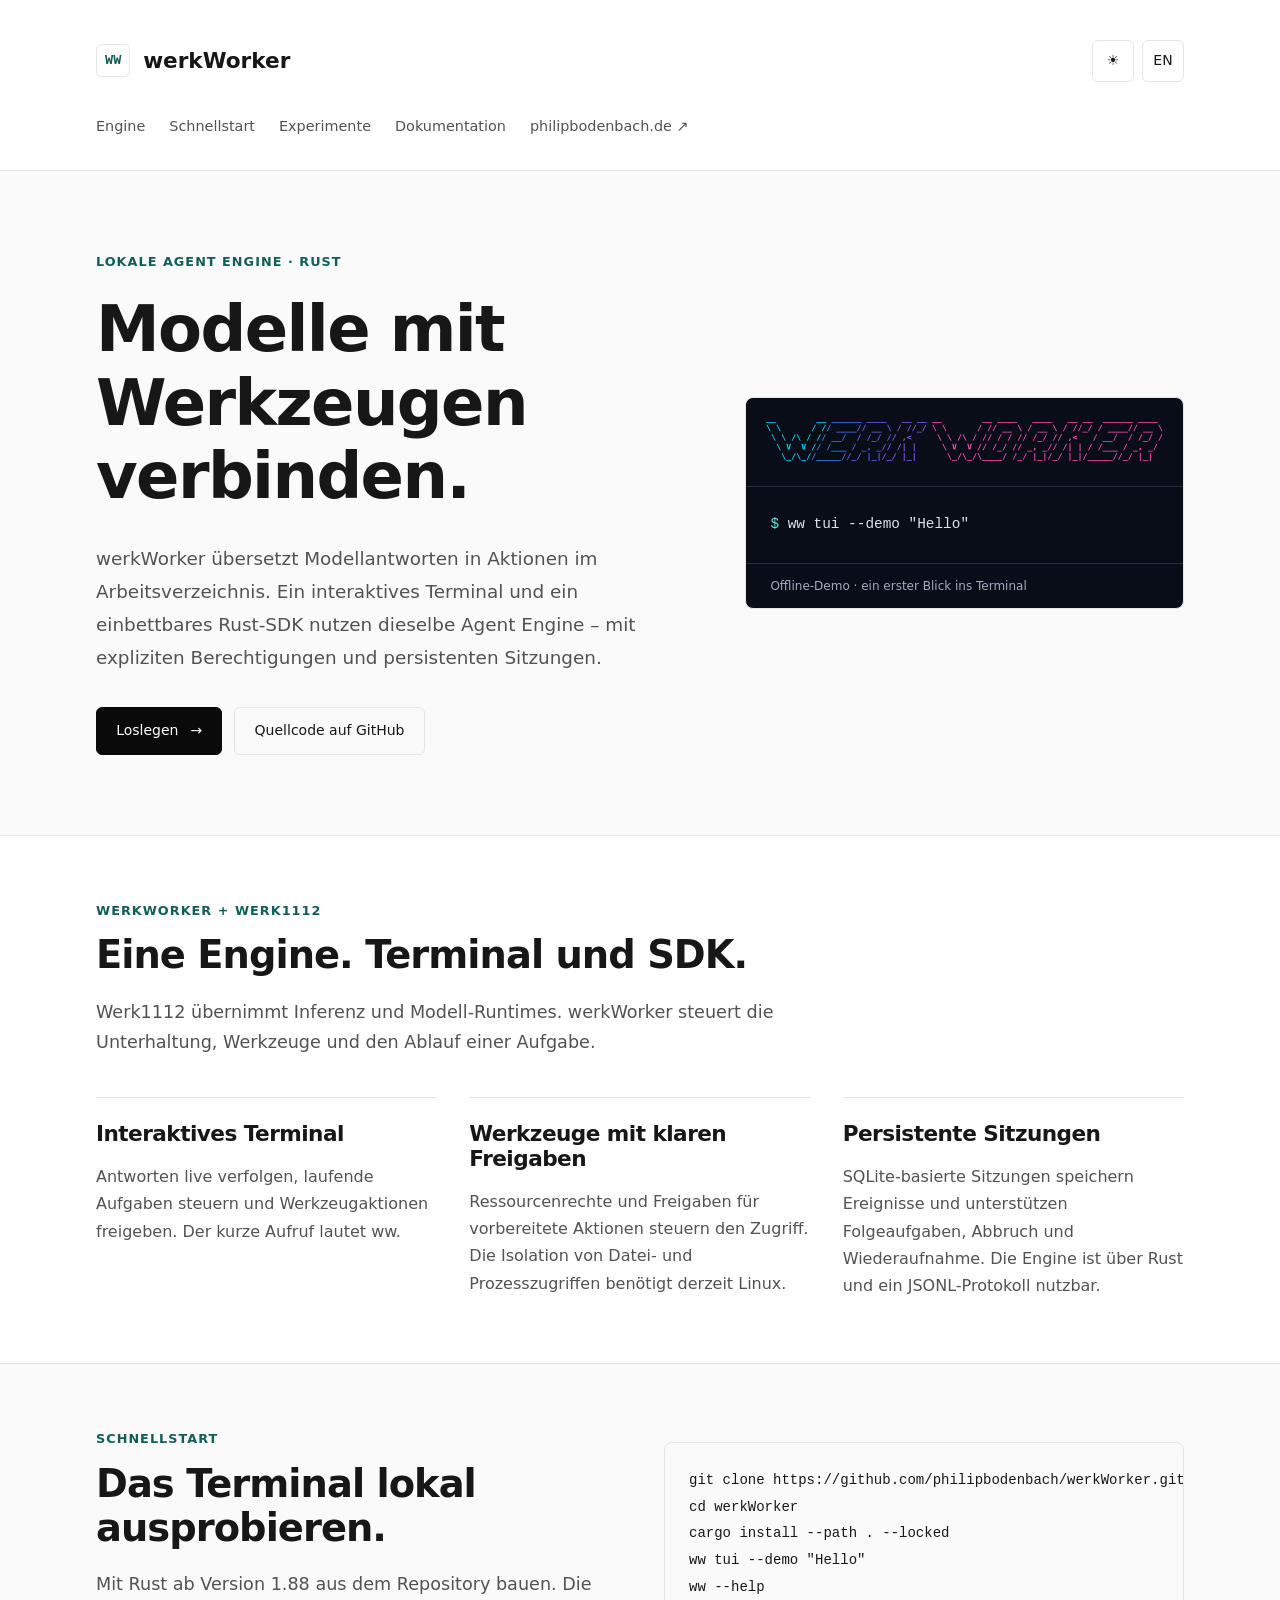
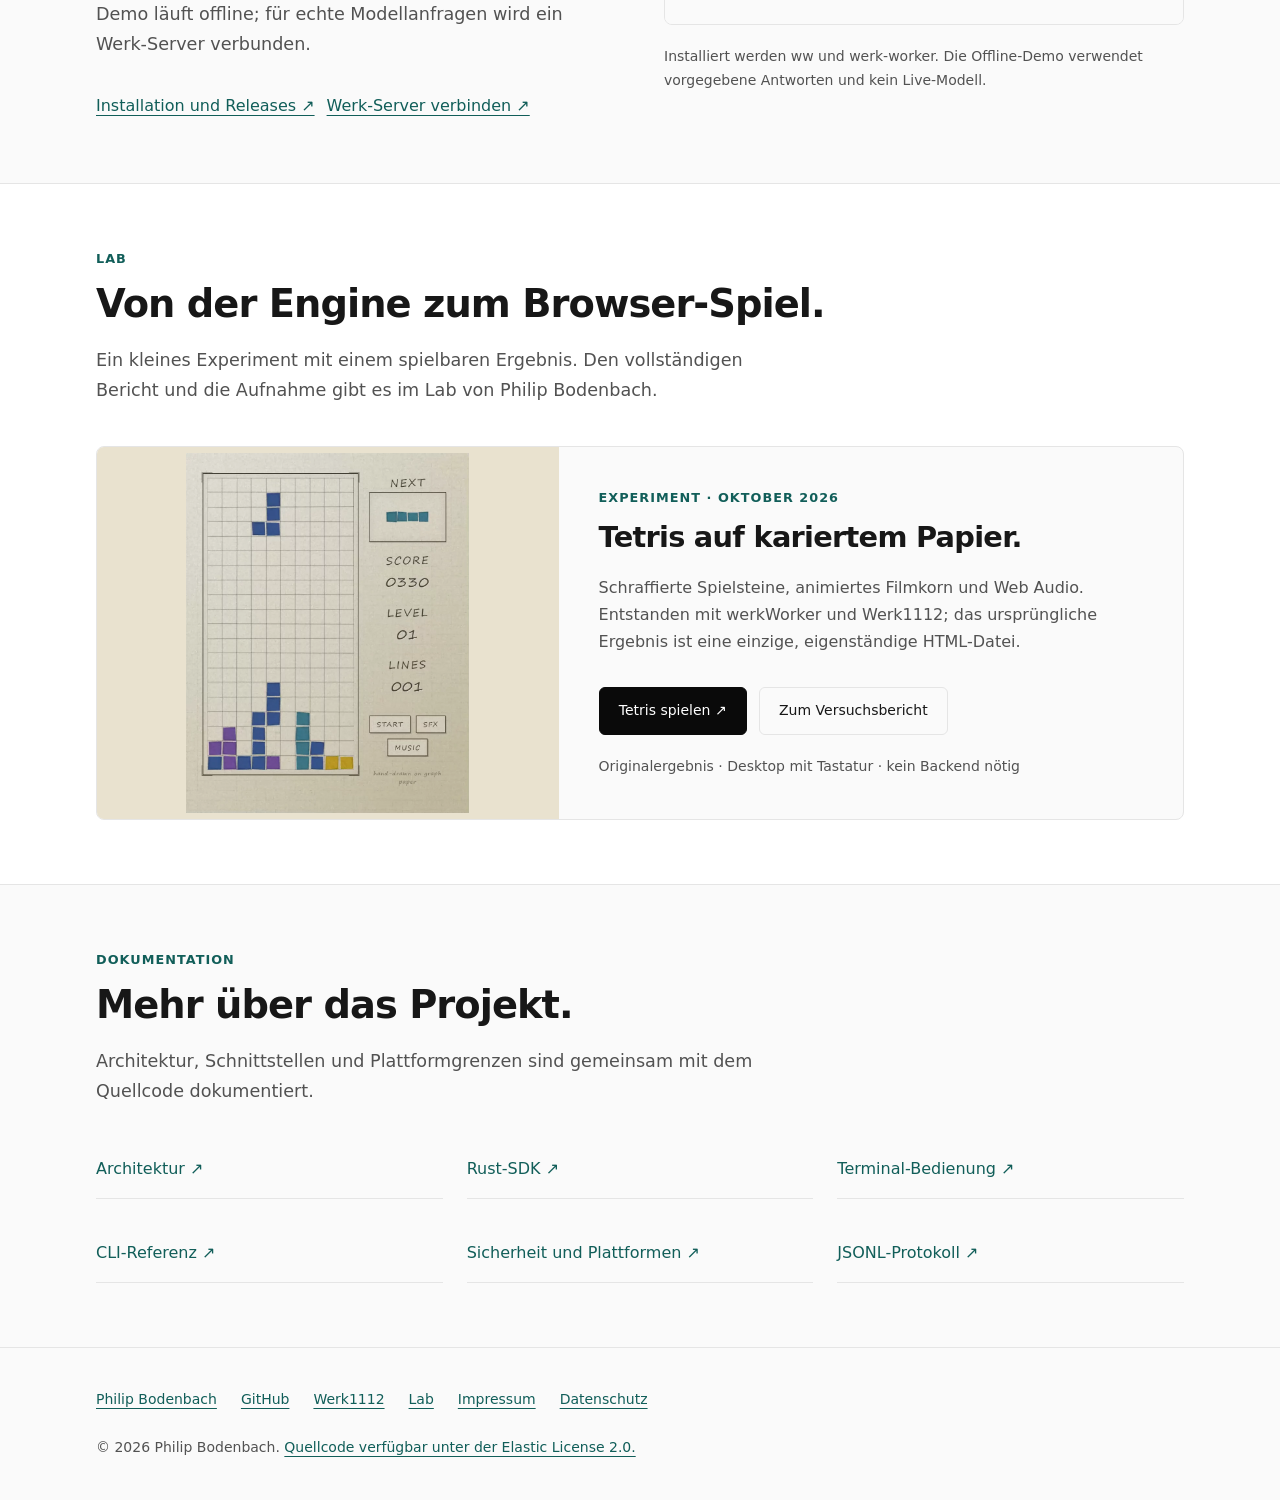
==== docs/de/index.html @ 92b69093 "fix(): experiments" ====
<!doctype html>
<html lang="de">
<head>
  <meta charset="utf-8">
  <meta name="viewport" content="width=device-width, initial-scale=1">
  <script src="../assets/site.js"></script>
  <link rel="stylesheet" href="../assets/site.css">
  <title>werkWorker – Eine lokale Agent Engine in Rust</title>
  <meta name="description" content="Eine lokale Agent Engine in Rust mit interaktivem Terminal, Werkzeugen, expliziten Freigaben und persistenten Sitzungen. Mit SDK und spielbarem Tetris-Experiment.">
  <meta name="robots" content="index, follow">
  <link rel="canonical" href="https://philipbodenbach.github.io/werkWorker/de/">
  <link rel="alternate" hreflang="en" href="https://philipbodenbach.github.io/werkWorker/">
  <link rel="alternate" hreflang="de" href="https://philipbodenbach.github.io/werkWorker/de/">
  <link rel="alternate" hreflang="x-default" href="https://philipbodenbach.github.io/werkWorker/">
  <meta property="og:type" content="website">
  <meta property="og:site_name" content="werkWorker">
  <meta property="og:locale" content="de_DE">
  <meta property="og:locale:alternate" content="en_US">
  <meta property="og:title" content="werkWorker – Eine lokale Agent Engine in Rust">
  <meta property="og:description" content="Eine lokale Agent Engine in Rust mit interaktivem Terminal, Werkzeugen, expliziten Freigaben und persistenten Sitzungen. Mit SDK und spielbarem Tetris-Experiment.">
  <meta property="og:url" content="https://philipbodenbach.github.io/werkWorker/de/">
  <meta property="og:image" content="https://philipbodenbach.github.io/werkWorker/assets/werkworker-social.png">
  <meta property="og:image:width" content="1200">
  <meta property="og:image:height" content="630">
  <meta property="og:image:alt" content="werkWorker · Local agent engine · Rust">
  <meta name="twitter:card" content="summary_large_image">
  <meta name="twitter:title" content="werkWorker – Eine lokale Agent Engine in Rust">
  <meta name="twitter:description" content="Eine lokale Agent Engine in Rust mit interaktivem Terminal, Werkzeugen, expliziten Freigaben und persistenten Sitzungen. Mit SDK und spielbarem Tetris-Experiment.">
  <meta name="twitter:image" content="https://philipbodenbach.github.io/werkWorker/assets/werkworker-social.png">
  <script type="application/ld+json">{"@context": "https://schema.org", "@type": "SoftwareSourceCode", "name": "werkWorker", "description": "Eine lokale Agent Engine in Rust mit interaktivem Terminal, Werkzeugen, expliziten Freigaben und persistenten Sitzungen. Mit SDK und spielbarem Tetris-Experiment.", "url": "https://philipbodenbach.github.io/werkWorker/de/", "codeRepository": "https://github.com/philipbodenbach/werkWorker", "programmingLanguage": "Rust", "license": "https://github.com/philipbodenbach/werkWorker/blob/main/LICENSE", "author": {"@type": "Person", "name": "Philip Bodenbach", "url": "https://philipbodenbach.de/"}}</script>
</head>
<body>
<a class="skip-link" href="#main">Zum Inhalt</a>
<header class="site-header">
  <div class="container">
    <div class="header-row">
      <a class="brand" href="./"><span class="brand-mark" aria-hidden="true">WW</span>werkWorker</a>
      <div class="preferences">
        <button class="control" type="button" data-theme-toggle data-light-label="Hellmodus aktivieren" data-dark-label="Dunkelmodus aktivieren" aria-label="Dunkelmodus aktivieren" aria-pressed="false"><span class="sun" aria-hidden="true">☀</span><span class="moon" aria-hidden="true">☾</span></button>
        <a class="control" href="../" hreflang="en" lang="en" aria-label="English">EN</a>
      </div>
    </div>
    <nav class="nav" aria-label="Hauptnavigation"><a href="#engine">Engine</a><a href="#quick-start">Schnellstart</a><a href="#experiments">Experimente</a><a href="#documentation">Dokumentation</a><a href="https://philipbodenbach.de/">philipbodenbach.de ↗</a></nav>
  </div>
</header>
<main id="main">
  <section class="hero container">
    <div><p class="eyebrow">Lokale Agent Engine · Rust</p><h1>Modelle mit Werkzeugen verbinden.</h1><p class="lead">werkWorker übersetzt Modellantworten in Aktionen im Arbeitsverzeichnis. Ein interaktives Terminal und ein einbettbares Rust-SDK nutzen dieselbe Agent Engine – mit expliziten Berechtigungen und persistenten Sitzungen.</p><div class="actions"><a class="button primary" href="#quick-start">Loslegen <span aria-hidden="true">→</span></a><a class="button" href="https://github.com/philipbodenbach/werkWorker">Quellcode auf GitHub</a></div></div>
    <div class="terminal"><img src="../assets/werkworker-banner.svg" width="880" height="124" alt="werkWorker"><pre><code><span style="color:#5eead4">$</span> ww tui --demo "Hello"</code></pre><p class="terminal-label">Offline-Demo · ein erster Blick ins Terminal</p></div>
  </section>
  <section class="section panel" id="engine"><div class="container"><p class="eyebrow">werkWorker + Werk1112</p><h2>Eine Engine. Terminal und SDK.</h2><p class="section-intro">Werk1112 übernimmt Inferenz und Modell-Runtimes. werkWorker steuert die Unterhaltung, Werkzeuge und den Ablauf einer Aufgabe.</p><div class="features"><article><h3>Interaktives Terminal</h3><p>Antworten live verfolgen, laufende Aufgaben steuern und Werkzeugaktionen freigeben. Der kurze Aufruf lautet ww.</p></article><article><h3>Werkzeuge mit klaren Freigaben</h3><p>Ressourcenrechte und Freigaben für vorbereitete Aktionen steuern den Zugriff. Die Isolation von Datei- und Prozesszugriffen benötigt derzeit Linux.</p></article><article><h3>Persistente Sitzungen</h3><p>SQLite-basierte Sitzungen speichern Ereignisse und unterstützen Folgeaufgaben, Abbruch und Wiederaufnahme. Die Engine ist über Rust und ein JSONL-Protokoll nutzbar.</p></article></div></div></section>
  <section class="section" id="quick-start"><div class="container split"><div><p class="eyebrow">Schnellstart</p><h2>Das Terminal lokal ausprobieren.</h2><p class="section-intro">Mit Rust ab Version 1.88 aus dem Repository bauen. Die Demo läuft offline; für echte Modellanfragen wird ein Werk-Server verbunden.</p><div class="actions"><a href="https://github.com/philipbodenbach/werkWorker/blob/main/docs/releases.md">Installation und Releases ↗</a><a href="https://github.com/philipbodenbach/werkWorker#install-and-try">Werk-Server verbinden ↗</a></div></div><div><pre class="code"><code>git clone https://github.com/philipbodenbach/werkWorker.git
cd werkWorker
cargo install --path . --locked
ww tui --demo "Hello"
ww --help</code></pre><p class="note">Installiert werden ww und werk-worker. Die Offline-Demo verwendet vorgegebene Antworten und kein Live-Modell.</p></div></div></section>
  <section class="section panel" id="experiments"><div class="container"><p class="eyebrow">Lab</p><h2>Von der Engine zum Browser-Spiel.</h2><p class="section-intro">Ein kleines Experiment mit einem spielbaren Ergebnis. Den vollständigen Bericht und die Aufnahme gibt es im Lab von Philip Bodenbach.</p><article class="experiment"><a class="experiment-image" href="../experiments/tetris/" tabindex="-1" aria-hidden="true"><img src="../assets/tetris-poster.webp" width="870" height="1108" alt="Tetris mit schraffierten Spielsteinen auf kariertem Papier" loading="lazy"></a><div class="experiment-copy"><p class="eyebrow">Experiment · Oktober 2026</p><h3>Tetris auf kariertem Papier.</h3><p>Schraffierte Spielsteine, animiertes Filmkorn und Web Audio. Entstanden mit werkWorker und Werk1112; das ursprüngliche Ergebnis ist eine einzige, eigenständige HTML-Datei.</p><div class="actions"><a class="button primary" href="../experiments/tetris/">Tetris spielen ↗</a><a class="button" href="https://philipbodenbach.de/lab/werkworker-tetris/">Zum Versuchsbericht</a></div><p class="note">Originalergebnis · Desktop mit Tastatur · kein Backend nötig</p></div></article></div></section>
  <section class="section" id="documentation"><div class="container"><p class="eyebrow">Dokumentation</p><h2>Mehr über das Projekt.</h2><p class="section-intro">Architektur, Schnittstellen und Plattformgrenzen sind gemeinsam mit dem Quellcode dokumentiert.</p><nav class="docs" aria-label="Dokumentation"><a href="https://github.com/philipbodenbach/werkWorker/blob/main/docs/architecture.md">Architektur <span aria-hidden="true">↗</span></a><a href="https://github.com/philipbodenbach/werkWorker/blob/main/docs/sdk.md">Rust-SDK <span aria-hidden="true">↗</span></a><a href="https://github.com/philipbodenbach/werkWorker/blob/main/docs/tui.md">Terminal-Bedienung <span aria-hidden="true">↗</span></a><a href="https://github.com/philipbodenbach/werkWorker/blob/main/docs/cli.md">CLI-Referenz <span aria-hidden="true">↗</span></a><a href="https://github.com/philipbodenbach/werkWorker/blob/main/docs/security.md">Sicherheit und Plattformen <span aria-hidden="true">↗</span></a><a href="https://github.com/philipbodenbach/werkWorker/blob/main/docs/protocol.md">JSONL-Protokoll <span aria-hidden="true">↗</span></a></nav></div></section>
</main>
<footer class="site-footer"><div class="container"><nav class="footer-links" aria-label="Footer"><a href="https://philipbodenbach.de/">Philip Bodenbach</a><a href="https://github.com/philipbodenbach/werkWorker">GitHub</a><a href="https://philipbodenbach.github.io/werk1112/">Werk1112</a><a href="https://philipbodenbach.de/lab/">Lab</a><a href="https://philipbodenbach.de/impressum/">Impressum</a><a href="https://philipbodenbach.de/datenschutz/">Datenschutz</a></nav><p>© 2026 Philip Bodenbach. <a href="https://github.com/philipbodenbach/werkWorker/blob/main/LICENSE">Quellcode verfügbar unter der Elastic License 2.0.</a></p></div></footer>
</body>
</html>
---- docs/assets/site.css ----
:root {
  color-scheme: light;
  --bg: #fafafa;
  --panel: #fff;
  --text: #171717;
  --muted: #525252;
  --line: #e5e5e5;
  --accent: #115e59;
  --button: #0a0a0a;
  --button-text: #fff;
}
:root.dark {
  color-scheme: dark;
  --bg: #0a0a0a;
  --panel: #171717;
  --text: #f5f5f5;
  --muted: #a3a3a3;
  --line: #262626;
  --accent: #5eead4;
  --button: #f5f5f5;
  --button-text: #0a0a0a;
}
* { box-sizing: border-box; }
html { scroll-behavior: smooth; }
body { margin: 0; min-width: 320px; font-family: ui-sans-serif, system-ui, -apple-system, BlinkMacSystemFont, "Segoe UI", sans-serif; line-height: 1.7; background: var(--bg); color: var(--text); }
a { color: var(--accent); text-underline-offset: .25em; }
a:hover { text-decoration: underline; }
a:focus-visible, button:focus-visible { outline: 2px solid var(--accent); outline-offset: 5px; }
button { font: inherit; }
img { max-width: 100%; height: auto; }
h1, h2, h3, p { margin: 0; }
h1, h2, h3 { font-weight: 600; line-height: 1.15; letter-spacing: -.025em; }
h1 { margin-top: 1.25rem; font-size: clamp(2.5rem, 5vw, 4rem); }
h2 { font-size: clamp(1.8rem, 3vw, 2.5rem); }
h3 { font-size: 1.35rem; }
p { color: var(--muted); }
.container { width: min(1088px, calc(100% - 40px)); margin-inline: auto; }
.site-header { border-bottom: 1px solid var(--line); background: var(--panel); }
.header-row { display: flex; justify-content: space-between; align-items: center; gap: 1.5rem; padding-block: 2.5rem 2rem; }
.brand { color: var(--text); font-size: 1.35rem; font-weight: 600; text-decoration: none; display: flex; align-items: center; gap: .8rem; }
.brand-mark { font: 700 .85rem ui-monospace, monospace; color: var(--accent); border: 1px solid var(--line); padding: .5rem; border-radius: .35rem; }
.preferences { display: flex; gap: .5rem; align-items: center; }
.control { display: inline-flex; align-items: center; justify-content: center; width: 42px; height: 42px; border: 1px solid var(--line); border-radius: .375rem; background: transparent; color: var(--text); text-decoration: none; cursor: pointer; font-size: .875rem; }
.control:hover { border-color: var(--accent); }
.moon, .dark .sun { display: none; }
.dark .moon { display: inline; }
.nav { display: flex; flex-wrap: wrap; gap: .5rem 1.5rem; padding-bottom: 2rem; font-size: .9rem; }
.nav a { color: var(--muted); text-decoration: none; }
.nav a:hover { color: var(--accent); }
.hero { display: grid; grid-template-columns: 1.15fr .85fr; gap: 3.5rem; align-items: center; padding-block: 5rem; }
.eyebrow { color: var(--accent); font-size: .8rem; text-transform: uppercase; letter-spacing: .08em; font-weight: 600; }
.lead { font-size: 1.15rem; line-height: 1.8; margin-top: 1.75rem; }
.actions { display: flex; flex-wrap: wrap; gap: .75rem; margin-top: 2rem; }
.button { display: inline-flex; align-items: center; gap: .75rem; justify-content: center; padding: .7rem 1.2rem; border: 1px solid var(--line); border-radius: .375rem; text-decoration: none; font-size: .875rem; font-weight: 500; color: var(--text); }
.button:hover { border-color: var(--accent); color: var(--accent); text-decoration: none; }
.button.primary { color: var(--button-text); background: var(--button); border-color: var(--button); }
.button.primary:hover { background: var(--accent); color: var(--bg); }
.terminal { overflow: hidden; border: 1px solid var(--line); border-radius: .5rem; background: #090d17; color: #dce1ed; }
.terminal img { display: block; width: 100%; padding: 1.2rem .75rem; }
.terminal pre { margin: 0; padding: 1.5rem; white-space: pre-wrap; overflow-wrap: anywhere; border-top: 1px solid #262d3c; font-size: .9rem; line-height: 1.9; }
.terminal-label { padding: .75rem 1.5rem; font-size: .75rem; color: #a1acc0; border-top: 1px solid #262d3c; }
.section { padding-block: 4rem; border-top: 1px solid var(--line); }
.section.panel { background: var(--panel); }
.section .eyebrow + h2 { margin-top: .75rem; }
.section-intro { max-width: 44rem; margin-top: 1.25rem; font-size: 1.1rem; }
.features { display: grid; grid-template-columns: repeat(3, 1fr); gap: 2rem; margin-top: 2.5rem; }
.features article { border-top: 1px solid var(--line); padding-top: 1.5rem; }
.features p { margin-top: 1rem; }
.split { display: grid; grid-template-columns: 1fr 1fr; gap: 3rem; }
.split > *, .hero > * { min-width: 0; }
.code { padding: 1.5rem; border: 1px solid var(--line); border-radius: .5rem; background: var(--bg); overflow-x: auto; line-height: 1.9; font-size: .875rem; }
.note { margin-top: 1.25rem; font-size: .875rem; }
.experiment { display: grid; grid-template-columns: .85fr 1.15fr; margin-top: 2.5rem; border: 1px solid var(--line); border-radius: .5rem; overflow: hidden; background: var(--bg); }
.experiment-image { background: #e9e2cf; display: flex; align-items: center; justify-content: center; }
.experiment-image img { display: block; height: 360px; object-fit: contain; }
.experiment-copy { padding: 2.5rem; align-self: center; }
.experiment-copy h3 { font-size: 1.8rem; margin-top: .75rem; }
.experiment-copy p:not(.eyebrow) { margin-top: 1.25rem; }
.docs { display: grid; grid-template-columns: repeat(3, 1fr); gap: 1.5rem; margin-top: 2rem; }
.docs a { display: block; padding-block: 1rem; border-bottom: 1px solid var(--line); text-decoration: none; }
.site-footer { border-top: 1px solid var(--line); padding-block: 2.5rem; font-size: .875rem; }
.footer-links { display: flex; flex-wrap: wrap; gap: .6rem 1.5rem; margin-bottom: 1.5rem; }
.skip-link { position: absolute; top: -5rem; left: 1rem; background: var(--panel); padding: .5rem 1rem; }
.skip-link:focus { top: .5rem; }
::selection { background: #99f6e4; color: #171717; }
@media (max-width: 760px) {
  .hero, .split, .experiment { grid-template-columns: 1fr; gap: 2rem; }
  .hero { padding-block: 3rem; }
  .experiment { gap: 0; }
  .features { grid-template-columns: 1fr; }
  .docs { grid-template-columns: 1fr 1fr; }
  .experiment-copy { padding: 1.5rem; }
  .header-row { padding-top: 1.5rem; }
}
@media (prefers-reduced-motion: reduce) { html { scroll-behavior: auto; } }
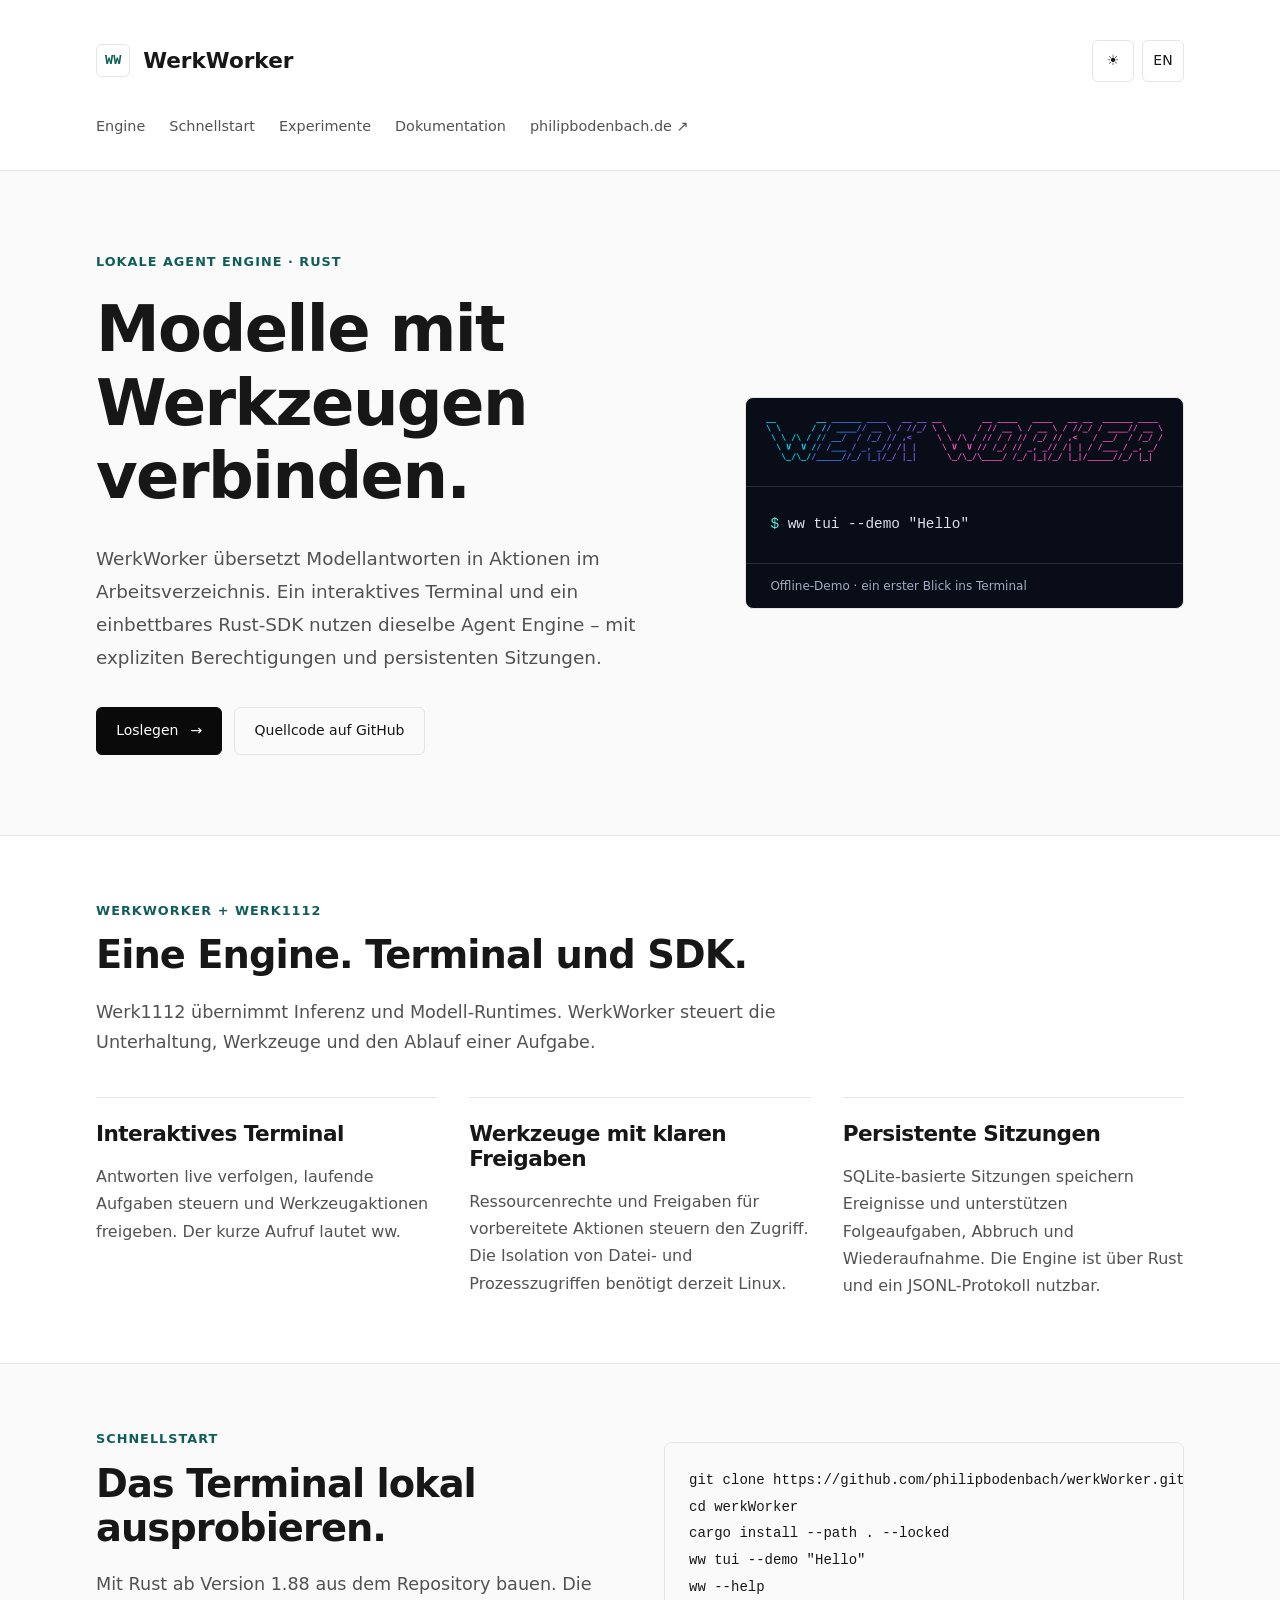
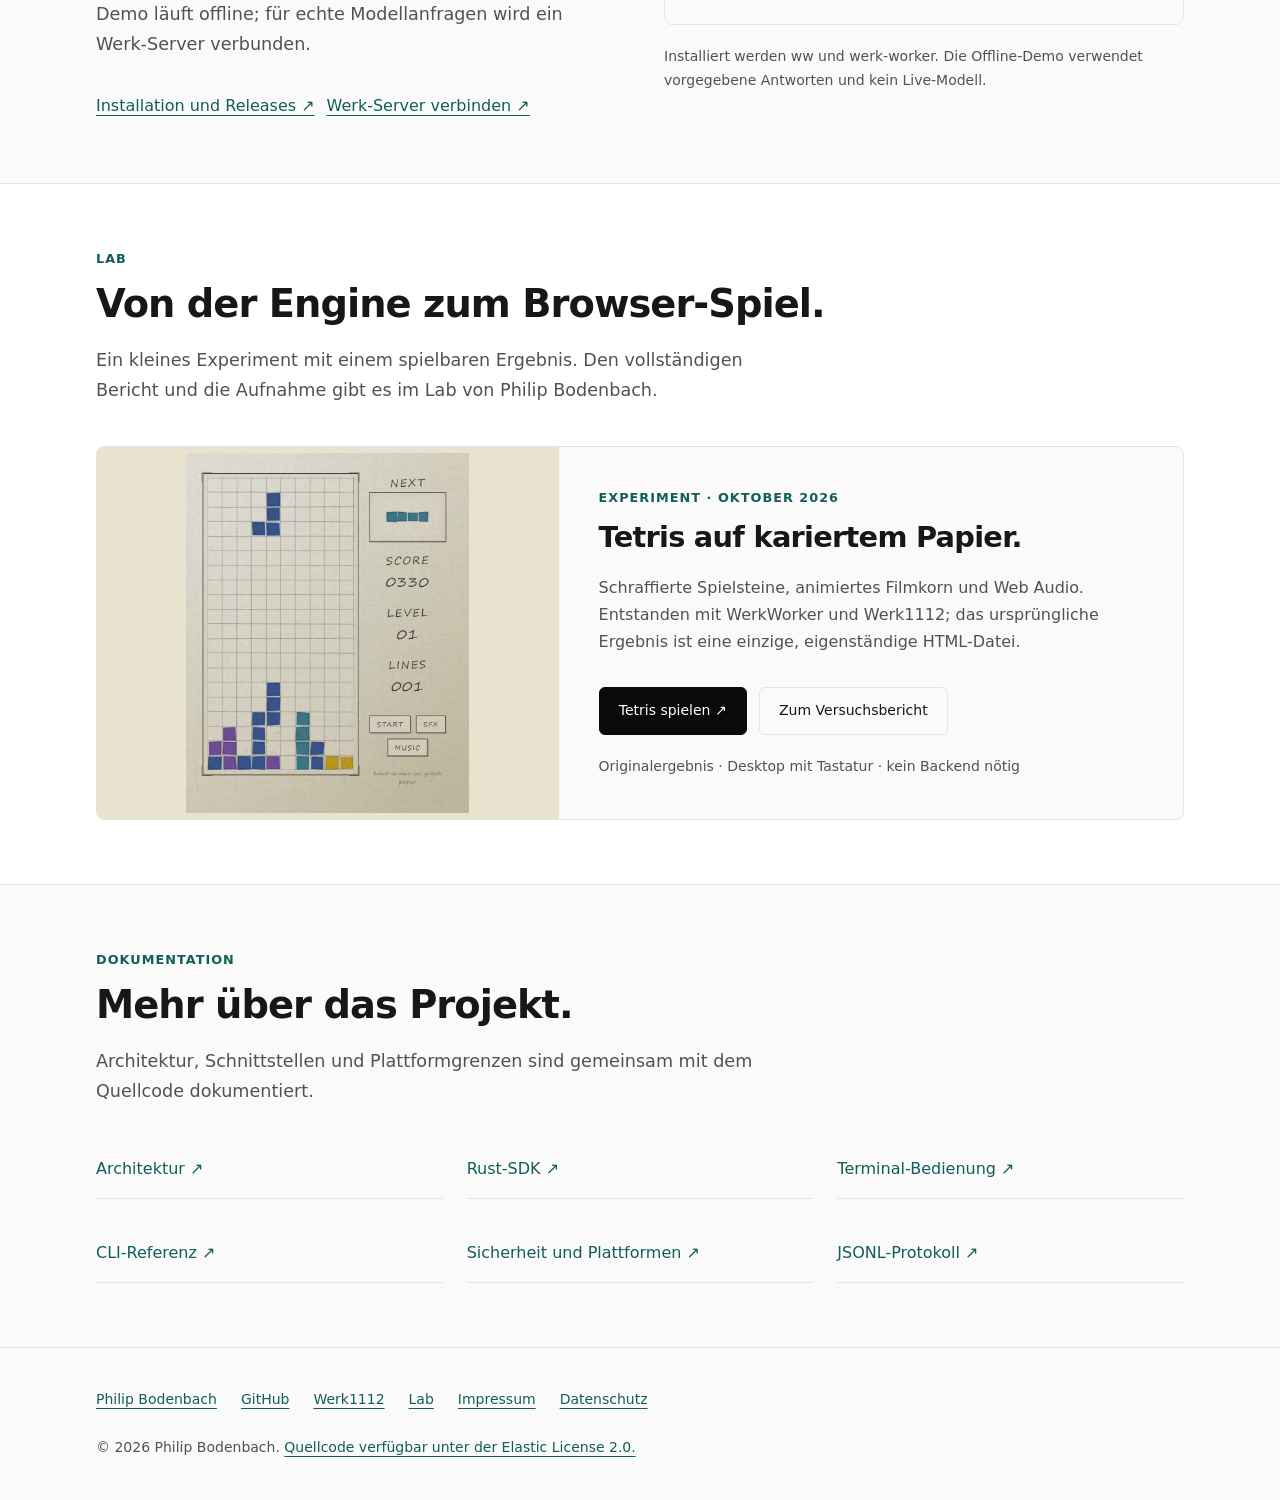
==== commit a4ab11bc: "feat(): werkworker & lab" ====
--- a/docs/de/index.html
+++ b/docs/de/index.html
@@ -5,7 +5,7 @@
   <meta name="viewport" content="width=device-width, initial-scale=1">
   <script src="../assets/site.js"></script>
   <link rel="stylesheet" href="../assets/site.css">
-  <title>werkWorker – Eine lokale Agent Engine in Rust</title>
+  <title>WerkWorker – Eine lokale Agent Engine in Rust</title>
   <meta name="description" content="Eine lokale Agent Engine in Rust mit interaktivem Terminal, Werkzeugen, expliziten Freigaben und persistenten Sitzungen. Mit SDK und spielbarem Tetris-Experiment.">
   <meta name="robots" content="index, follow">
   <link rel="canonical" href="https://philipbodenbach.github.io/werkWorker/de/">
@@ -13,28 +13,28 @@
   <link rel="alternate" hreflang="de" href="https://philipbodenbach.github.io/werkWorker/de/">
   <link rel="alternate" hreflang="x-default" href="https://philipbodenbach.github.io/werkWorker/">
   <meta property="og:type" content="website">
-  <meta property="og:site_name" content="werkWorker">
+  <meta property="og:site_name" content="WerkWorker">
   <meta property="og:locale" content="de_DE">
   <meta property="og:locale:alternate" content="en_US">
-  <meta property="og:title" content="werkWorker – Eine lokale Agent Engine in Rust">
+  <meta property="og:title" content="WerkWorker – Eine lokale Agent Engine in Rust">
   <meta property="og:description" content="Eine lokale Agent Engine in Rust mit interaktivem Terminal, Werkzeugen, expliziten Freigaben und persistenten Sitzungen. Mit SDK und spielbarem Tetris-Experiment.">
   <meta property="og:url" content="https://philipbodenbach.github.io/werkWorker/de/">
   <meta property="og:image" content="https://philipbodenbach.github.io/werkWorker/assets/werkworker-social.png">
   <meta property="og:image:width" content="1200">
   <meta property="og:image:height" content="630">
-  <meta property="og:image:alt" content="werkWorker · Local agent engine · Rust">
+  <meta property="og:image:alt" content="WerkWorker · Local agent engine · Rust">
   <meta name="twitter:card" content="summary_large_image">
-  <meta name="twitter:title" content="werkWorker – Eine lokale Agent Engine in Rust">
+  <meta name="twitter:title" content="WerkWorker – Eine lokale Agent Engine in Rust">
   <meta name="twitter:description" content="Eine lokale Agent Engine in Rust mit interaktivem Terminal, Werkzeugen, expliziten Freigaben und persistenten Sitzungen. Mit SDK und spielbarem Tetris-Experiment.">
   <meta name="twitter:image" content="https://philipbodenbach.github.io/werkWorker/assets/werkworker-social.png">
-  <script type="application/ld+json">{"@context": "https://schema.org", "@type": "SoftwareSourceCode", "name": "werkWorker", "description": "Eine lokale Agent Engine in Rust mit interaktivem Terminal, Werkzeugen, expliziten Freigaben und persistenten Sitzungen. Mit SDK und spielbarem Tetris-Experiment.", "url": "https://philipbodenbach.github.io/werkWorker/de/", "codeRepository": "https://github.com/philipbodenbach/werkWorker", "programmingLanguage": "Rust", "license": "https://github.com/philipbodenbach/werkWorker/blob/main/LICENSE", "author": {"@type": "Person", "name": "Philip Bodenbach", "url": "https://philipbodenbach.de/"}}</script>
+  <script type="application/ld+json">{"@context": "https://schema.org", "@type": "SoftwareSourceCode", "name": "WerkWorker", "description": "Eine lokale Agent Engine in Rust mit interaktivem Terminal, Werkzeugen, expliziten Freigaben und persistenten Sitzungen. Mit SDK und spielbarem Tetris-Experiment.", "url": "https://philipbodenbach.github.io/werkWorker/de/", "codeRepository": "https://github.com/philipbodenbach/werkWorker", "programmingLanguage": "Rust", "license": "https://github.com/philipbodenbach/werkWorker/blob/main/LICENSE", "author": {"@type": "Person", "name": "Philip Bodenbach", "url": "https://philipbodenbach.de/"}}</script>
 </head>
 <body>
 <a class="skip-link" href="#main">Zum Inhalt</a>
 <header class="site-header">
   <div class="container">
     <div class="header-row">
-      <a class="brand" href="./"><span class="brand-mark" aria-hidden="true">WW</span>werkWorker</a>
+      <a class="brand" href="./"><span class="brand-mark" aria-hidden="true">WW</span>WerkWorker</a>
       <div class="preferences">
         <button class="control" type="button" data-theme-toggle data-light-label="Hellmodus aktivieren" data-dark-label="Dunkelmodus aktivieren" aria-label="Dunkelmodus aktivieren" aria-pressed="false"><span class="sun" aria-hidden="true">☀</span><span class="moon" aria-hidden="true">☾</span></button>
         <a class="control" href="../" hreflang="en" lang="en" aria-label="English">EN</a>
@@ -45,16 +45,16 @@
 </header>
 <main id="main">
   <section class="hero container">
-    <div><p class="eyebrow">Lokale Agent Engine · Rust</p><h1>Modelle mit Werkzeugen verbinden.</h1><p class="lead">werkWorker übersetzt Modellantworten in Aktionen im Arbeitsverzeichnis. Ein interaktives Terminal und ein einbettbares Rust-SDK nutzen dieselbe Agent Engine – mit expliziten Berechtigungen und persistenten Sitzungen.</p><div class="actions"><a class="button primary" href="#quick-start">Loslegen <span aria-hidden="true">→</span></a><a class="button" href="https://github.com/philipbodenbach/werkWorker">Quellcode auf GitHub</a></div></div>
-    <div class="terminal"><img src="../assets/werkworker-banner.svg" width="880" height="124" alt="werkWorker"><pre><code><span style="color:#5eead4">$</span> ww tui --demo "Hello"</code></pre><p class="terminal-label">Offline-Demo · ein erster Blick ins Terminal</p></div>
+    <div><p class="eyebrow">Lokale Agent Engine · Rust</p><h1>Modelle mit Werkzeugen verbinden.</h1><p class="lead">WerkWorker übersetzt Modellantworten in Aktionen im Arbeitsverzeichnis. Ein interaktives Terminal und ein einbettbares Rust-SDK nutzen dieselbe Agent Engine – mit expliziten Berechtigungen und persistenten Sitzungen.</p><div class="actions"><a class="button primary" href="#quick-start">Loslegen <span aria-hidden="true">→</span></a><a class="button" href="https://github.com/philipbodenbach/werkWorker">Quellcode auf GitHub</a></div></div>
+    <div class="terminal"><img src="../assets/werkworker-banner.svg" width="880" height="124" alt="WerkWorker"><pre><code><span style="color:#5eead4">$</span> ww tui --demo "Hello"</code></pre><p class="terminal-label">Offline-Demo · ein erster Blick ins Terminal</p></div>
   </section>
-  <section class="section panel" id="engine"><div class="container"><p class="eyebrow">werkWorker + Werk1112</p><h2>Eine Engine. Terminal und SDK.</h2><p class="section-intro">Werk1112 übernimmt Inferenz und Modell-Runtimes. werkWorker steuert die Unterhaltung, Werkzeuge und den Ablauf einer Aufgabe.</p><div class="features"><article><h3>Interaktives Terminal</h3><p>Antworten live verfolgen, laufende Aufgaben steuern und Werkzeugaktionen freigeben. Der kurze Aufruf lautet ww.</p></article><article><h3>Werkzeuge mit klaren Freigaben</h3><p>Ressourcenrechte und Freigaben für vorbereitete Aktionen steuern den Zugriff. Die Isolation von Datei- und Prozesszugriffen benötigt derzeit Linux.</p></article><article><h3>Persistente Sitzungen</h3><p>SQLite-basierte Sitzungen speichern Ereignisse und unterstützen Folgeaufgaben, Abbruch und Wiederaufnahme. Die Engine ist über Rust und ein JSONL-Protokoll nutzbar.</p></article></div></div></section>
+  <section class="section panel" id="engine"><div class="container"><p class="eyebrow">WerkWorker + Werk1112</p><h2>Eine Engine. Terminal und SDK.</h2><p class="section-intro">Werk1112 übernimmt Inferenz und Modell-Runtimes. WerkWorker steuert die Unterhaltung, Werkzeuge und den Ablauf einer Aufgabe.</p><div class="features"><article><h3>Interaktives Terminal</h3><p>Antworten live verfolgen, laufende Aufgaben steuern und Werkzeugaktionen freigeben. Der kurze Aufruf lautet ww.</p></article><article><h3>Werkzeuge mit klaren Freigaben</h3><p>Ressourcenrechte und Freigaben für vorbereitete Aktionen steuern den Zugriff. Die Isolation von Datei- und Prozesszugriffen benötigt derzeit Linux.</p></article><article><h3>Persistente Sitzungen</h3><p>SQLite-basierte Sitzungen speichern Ereignisse und unterstützen Folgeaufgaben, Abbruch und Wiederaufnahme. Die Engine ist über Rust und ein JSONL-Protokoll nutzbar.</p></article></div></div></section>
   <section class="section" id="quick-start"><div class="container split"><div><p class="eyebrow">Schnellstart</p><h2>Das Terminal lokal ausprobieren.</h2><p class="section-intro">Mit Rust ab Version 1.88 aus dem Repository bauen. Die Demo läuft offline; für echte Modellanfragen wird ein Werk-Server verbunden.</p><div class="actions"><a href="https://github.com/philipbodenbach/werkWorker/blob/main/docs/releases.md">Installation und Releases ↗</a><a href="https://github.com/philipbodenbach/werkWorker#install-and-try">Werk-Server verbinden ↗</a></div></div><div><pre class="code"><code>git clone https://github.com/philipbodenbach/werkWorker.git
 cd werkWorker
 cargo install --path . --locked
 ww tui --demo "Hello"
 ww --help</code></pre><p class="note">Installiert werden ww und werk-worker. Die Offline-Demo verwendet vorgegebene Antworten und kein Live-Modell.</p></div></div></section>
-  <section class="section panel" id="experiments"><div class="container"><p class="eyebrow">Lab</p><h2>Von der Engine zum Browser-Spiel.</h2><p class="section-intro">Ein kleines Experiment mit einem spielbaren Ergebnis. Den vollständigen Bericht und die Aufnahme gibt es im Lab von Philip Bodenbach.</p><article class="experiment"><a class="experiment-image" href="../experiments/tetris/" tabindex="-1" aria-hidden="true"><img src="../assets/tetris-poster.webp" width="870" height="1108" alt="Tetris mit schraffierten Spielsteinen auf kariertem Papier" loading="lazy"></a><div class="experiment-copy"><p class="eyebrow">Experiment · Oktober 2026</p><h3>Tetris auf kariertem Papier.</h3><p>Schraffierte Spielsteine, animiertes Filmkorn und Web Audio. Entstanden mit werkWorker und Werk1112; das ursprüngliche Ergebnis ist eine einzige, eigenständige HTML-Datei.</p><div class="actions"><a class="button primary" href="../experiments/tetris/">Tetris spielen ↗</a><a class="button" href="https://philipbodenbach.de/lab/werkworker-tetris/">Zum Versuchsbericht</a></div><p class="note">Originalergebnis · Desktop mit Tastatur · kein Backend nötig</p></div></article></div></section>
+  <section class="section panel" id="experiments"><div class="container"><p class="eyebrow">Lab</p><h2>Von der Engine zum Browser-Spiel.</h2><p class="section-intro">Ein kleines Experiment mit einem spielbaren Ergebnis. Den vollständigen Bericht und die Aufnahme gibt es im Lab von Philip Bodenbach.</p><article class="experiment"><a class="experiment-image" href="../experiments/tetris/" tabindex="-1" aria-hidden="true"><img src="../assets/tetris-poster.webp" width="870" height="1108" alt="Tetris mit schraffierten Spielsteinen auf kariertem Papier" loading="lazy"></a><div class="experiment-copy"><p class="eyebrow">Experiment · Oktober 2026</p><h3>Tetris auf kariertem Papier.</h3><p>Schraffierte Spielsteine, animiertes Filmkorn und Web Audio. Entstanden mit WerkWorker und Werk1112; das ursprüngliche Ergebnis ist eine einzige, eigenständige HTML-Datei.</p><div class="actions"><a class="button primary" href="../experiments/tetris/">Tetris spielen ↗</a><a class="button" href="https://philipbodenbach.de/lab/werkworker-tetris/">Zum Versuchsbericht</a></div><p class="note">Originalergebnis · Desktop mit Tastatur · kein Backend nötig</p></div></article></div></section>
   <section class="section" id="documentation"><div class="container"><p class="eyebrow">Dokumentation</p><h2>Mehr über das Projekt.</h2><p class="section-intro">Architektur, Schnittstellen und Plattformgrenzen sind gemeinsam mit dem Quellcode dokumentiert.</p><nav class="docs" aria-label="Dokumentation"><a href="https://github.com/philipbodenbach/werkWorker/blob/main/docs/architecture.md">Architektur <span aria-hidden="true">↗</span></a><a href="https://github.com/philipbodenbach/werkWorker/blob/main/docs/sdk.md">Rust-SDK <span aria-hidden="true">↗</span></a><a href="https://github.com/philipbodenbach/werkWorker/blob/main/docs/tui.md">Terminal-Bedienung <span aria-hidden="true">↗</span></a><a href="https://github.com/philipbodenbach/werkWorker/blob/main/docs/cli.md">CLI-Referenz <span aria-hidden="true">↗</span></a><a href="https://github.com/philipbodenbach/werkWorker/blob/main/docs/security.md">Sicherheit und Plattformen <span aria-hidden="true">↗</span></a><a href="https://github.com/philipbodenbach/werkWorker/blob/main/docs/protocol.md">JSONL-Protokoll <span aria-hidden="true">↗</span></a></nav></div></section>
 </main>
 <footer class="site-footer"><div class="container"><nav class="footer-links" aria-label="Footer"><a href="https://philipbodenbach.de/">Philip Bodenbach</a><a href="https://github.com/philipbodenbach/werkWorker">GitHub</a><a href="https://philipbodenbach.github.io/werk1112/">Werk1112</a><a href="https://philipbodenbach.de/lab/">Lab</a><a href="https://philipbodenbach.de/impressum/">Impressum</a><a href="https://philipbodenbach.de/datenschutz/">Datenschutz</a></nav><p>© 2026 Philip Bodenbach. <a href="https://github.com/philipbodenbach/werkWorker/blob/main/LICENSE">Quellcode verfügbar unter der Elastic License 2.0.</a></p></div></footer>
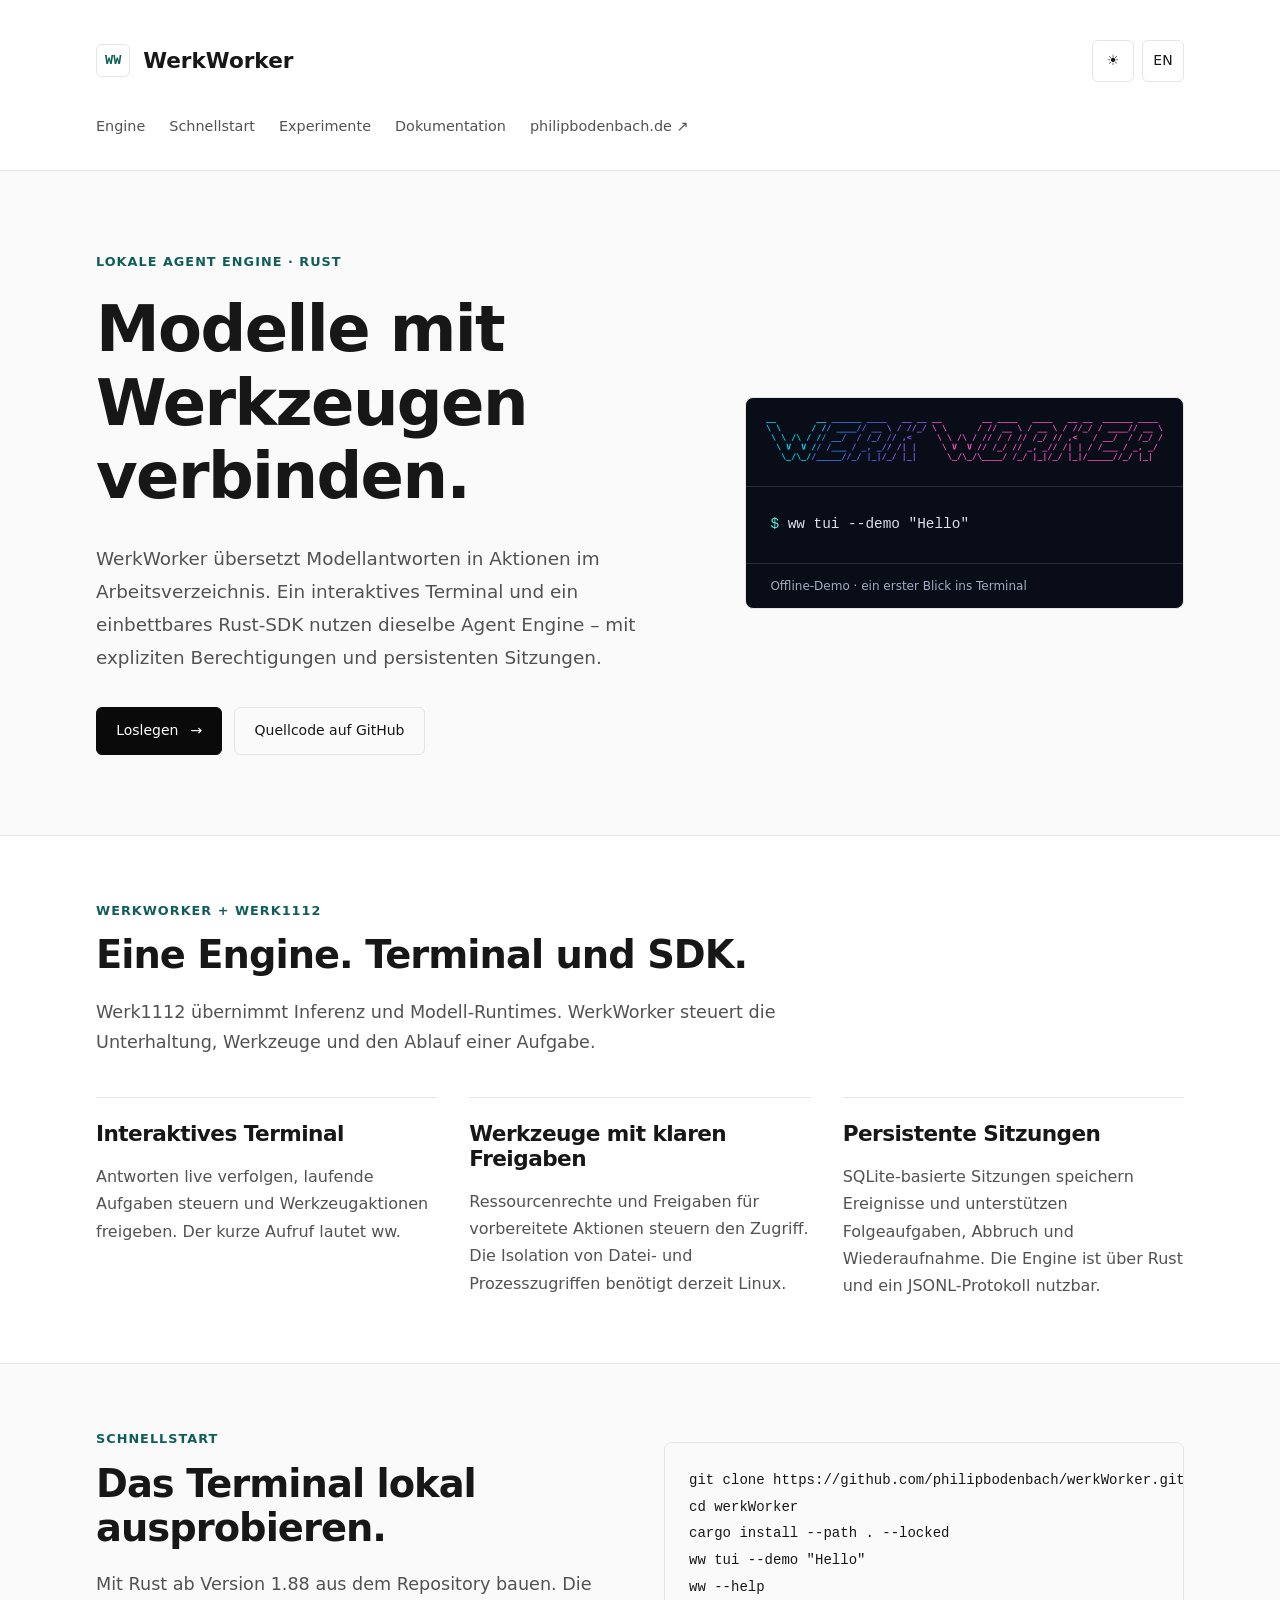
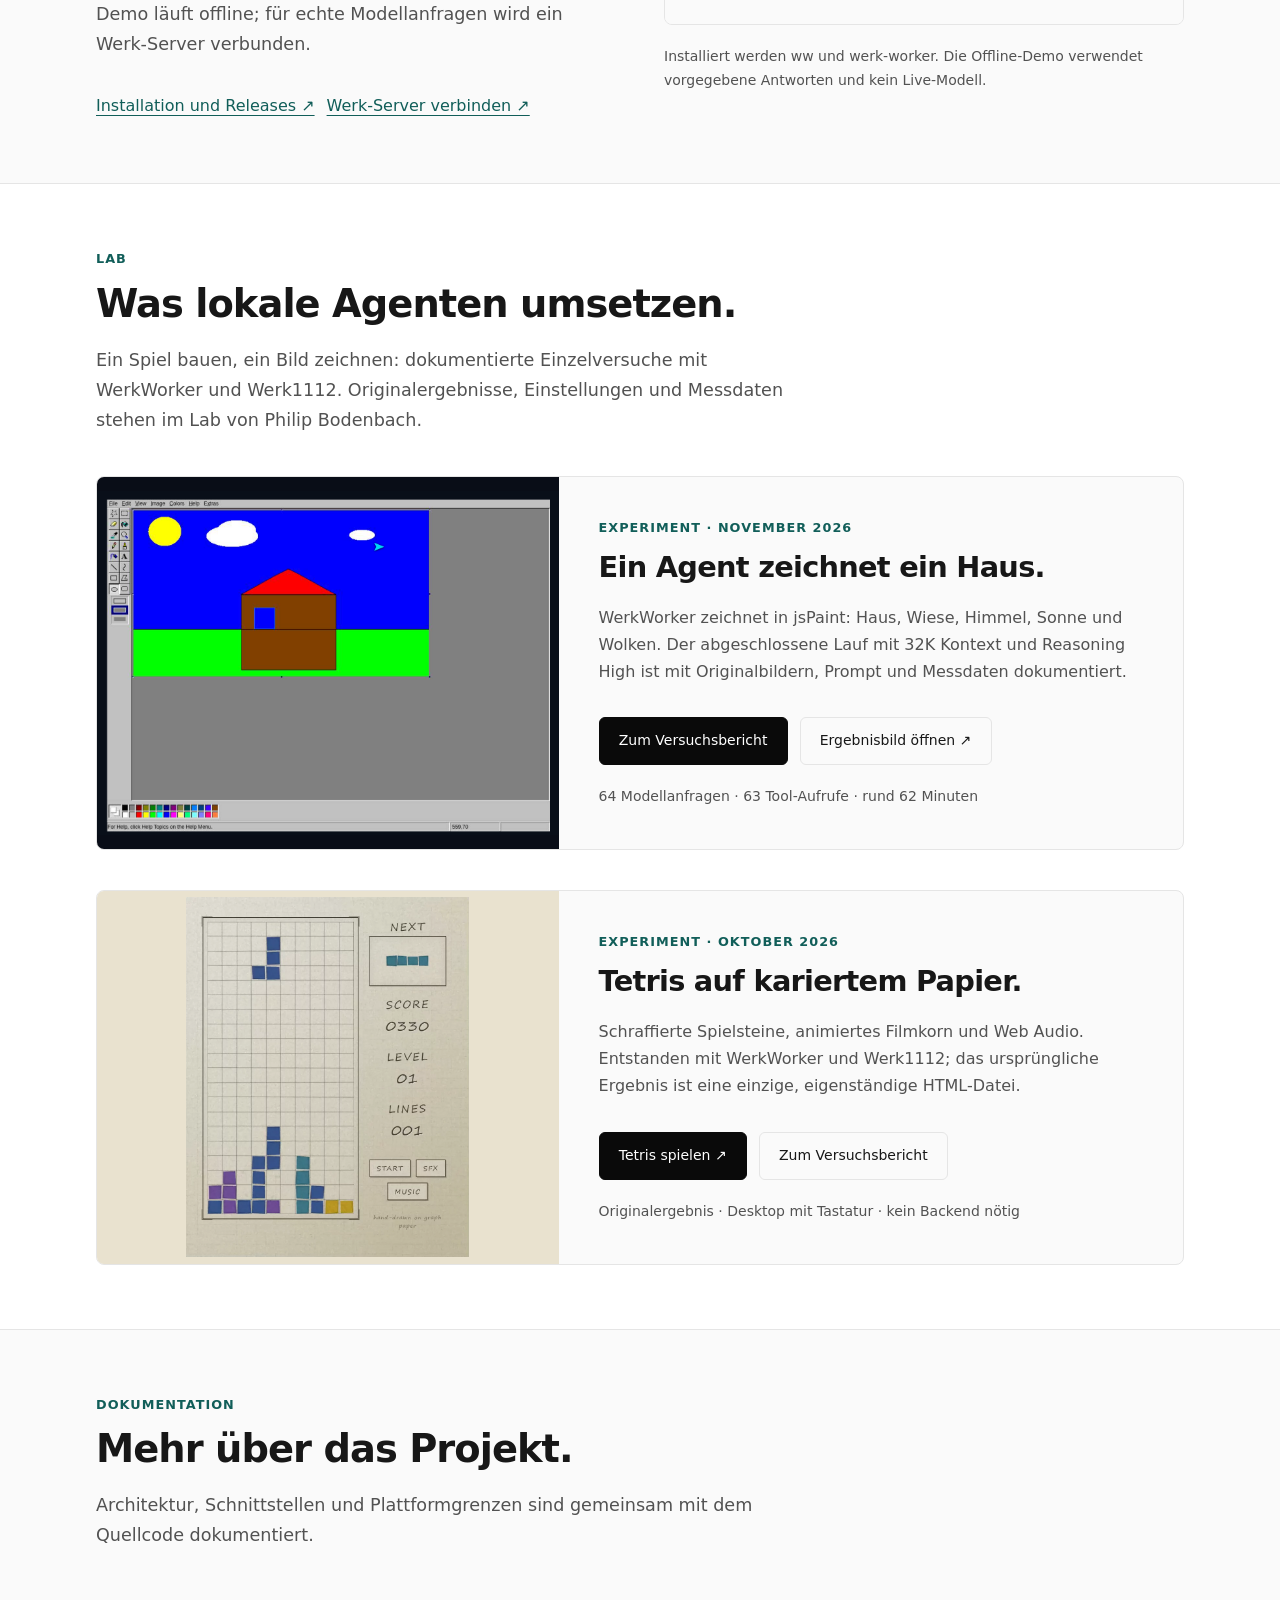
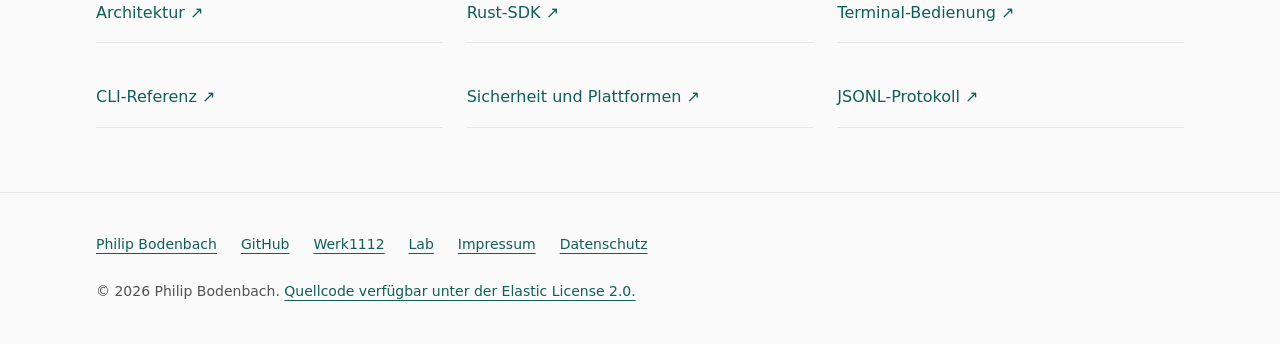
==== commit 883502b0: "feat(): add jspaint experiment" ====
--- a/docs/de/index.html
+++ b/docs/de/index.html
@@ -6,7 +6,7 @@
   <script src="../assets/site.js"></script>
   <link rel="stylesheet" href="../assets/site.css">
   <title>WerkWorker – Eine lokale Agent Engine in Rust</title>
-  <meta name="description" content="Eine lokale Agent Engine in Rust mit interaktivem Terminal, Werkzeugen, expliziten Freigaben und persistenten Sitzungen. Mit SDK und spielbarem Tetris-Experiment.">
+  <meta name="description" content="Eine lokale Agent Engine in Rust mit interaktivem Terminal, Werkzeugen, expliziten Freigaben und persistenten Sitzungen. Mit SDK und dokumentierten Tetris- und Browser-Experimenten.">
   <meta name="robots" content="index, follow">
   <link rel="canonical" href="https://philipbodenbach.github.io/werkWorker/de/">
   <link rel="alternate" hreflang="en" href="https://philipbodenbach.github.io/werkWorker/">
@@ -17,7 +17,7 @@
   <meta property="og:locale" content="de_DE">
   <meta property="og:locale:alternate" content="en_US">
   <meta property="og:title" content="WerkWorker – Eine lokale Agent Engine in Rust">
-  <meta property="og:description" content="Eine lokale Agent Engine in Rust mit interaktivem Terminal, Werkzeugen, expliziten Freigaben und persistenten Sitzungen. Mit SDK und spielbarem Tetris-Experiment.">
+  <meta property="og:description" content="Eine lokale Agent Engine in Rust mit interaktivem Terminal, Werkzeugen, expliziten Freigaben und persistenten Sitzungen. Mit SDK und dokumentierten Tetris- und Browser-Experimenten.">
   <meta property="og:url" content="https://philipbodenbach.github.io/werkWorker/de/">
   <meta property="og:image" content="https://philipbodenbach.github.io/werkWorker/assets/werkworker-social.png">
   <meta property="og:image:width" content="1200">
@@ -25,9 +25,9 @@
   <meta property="og:image:alt" content="WerkWorker · Local agent engine · Rust">
   <meta name="twitter:card" content="summary_large_image">
   <meta name="twitter:title" content="WerkWorker – Eine lokale Agent Engine in Rust">
-  <meta name="twitter:description" content="Eine lokale Agent Engine in Rust mit interaktivem Terminal, Werkzeugen, expliziten Freigaben und persistenten Sitzungen. Mit SDK und spielbarem Tetris-Experiment.">
+  <meta name="twitter:description" content="Eine lokale Agent Engine in Rust mit interaktivem Terminal, Werkzeugen, expliziten Freigaben und persistenten Sitzungen. Mit SDK und dokumentierten Tetris- und Browser-Experimenten.">
   <meta name="twitter:image" content="https://philipbodenbach.github.io/werkWorker/assets/werkworker-social.png">
-  <script type="application/ld+json">{"@context": "https://schema.org", "@type": "SoftwareSourceCode", "name": "WerkWorker", "description": "Eine lokale Agent Engine in Rust mit interaktivem Terminal, Werkzeugen, expliziten Freigaben und persistenten Sitzungen. Mit SDK und spielbarem Tetris-Experiment.", "url": "https://philipbodenbach.github.io/werkWorker/de/", "codeRepository": "https://github.com/philipbodenbach/werkWorker", "programmingLanguage": "Rust", "license": "https://github.com/philipbodenbach/werkWorker/blob/main/LICENSE", "author": {"@type": "Person", "name": "Philip Bodenbach", "url": "https://philipbodenbach.de/"}}</script>
+  <script type="application/ld+json">{"@context": "https://schema.org", "@type": "SoftwareSourceCode", "name": "WerkWorker", "description": "Eine lokale Agent Engine in Rust mit interaktivem Terminal, Werkzeugen, expliziten Freigaben und persistenten Sitzungen. Mit SDK und dokumentierten Tetris- und Browser-Experimenten.", "url": "https://philipbodenbach.github.io/werkWorker/de/", "codeRepository": "https://github.com/philipbodenbach/werkWorker", "programmingLanguage": "Rust", "license": "https://github.com/philipbodenbach/werkWorker/blob/main/LICENSE", "author": {"@type": "Person", "name": "Philip Bodenbach", "url": "https://philipbodenbach.de/"}}</script>
 </head>
 <body>
 <a class="skip-link" href="#main">Zum Inhalt</a>
@@ -54,7 +54,7 @@
 cargo install --path . --locked
 ww tui --demo "Hello"
 ww --help</code></pre><p class="note">Installiert werden ww und werk-worker. Die Offline-Demo verwendet vorgegebene Antworten und kein Live-Modell.</p></div></div></section>
-  <section class="section panel" id="experiments"><div class="container"><p class="eyebrow">Lab</p><h2>Von der Engine zum Browser-Spiel.</h2><p class="section-intro">Ein kleines Experiment mit einem spielbaren Ergebnis. Den vollständigen Bericht und die Aufnahme gibt es im Lab von Philip Bodenbach.</p><article class="experiment"><a class="experiment-image" href="../experiments/tetris/" tabindex="-1" aria-hidden="true"><img src="../assets/tetris-poster.webp" width="870" height="1108" alt="Tetris mit schraffierten Spielsteinen auf kariertem Papier" loading="lazy"></a><div class="experiment-copy"><p class="eyebrow">Experiment · Oktober 2026</p><h3>Tetris auf kariertem Papier.</h3><p>Schraffierte Spielsteine, animiertes Filmkorn und Web Audio. Entstanden mit WerkWorker und Werk1112; das ursprüngliche Ergebnis ist eine einzige, eigenständige HTML-Datei.</p><div class="actions"><a class="button primary" href="../experiments/tetris/">Tetris spielen ↗</a><a class="button" href="https://philipbodenbach.de/lab/werkworker-tetris/">Zum Versuchsbericht</a></div><p class="note">Originalergebnis · Desktop mit Tastatur · kein Backend nötig</p></div></article></div></section>
+  <section class="section panel" id="experiments"><div class="container"><p class="eyebrow">Lab</p><h2>Was lokale Agenten umsetzen.</h2><p class="section-intro">Ein Spiel bauen, ein Bild zeichnen: dokumentierte Einzelversuche mit WerkWorker und Werk1112. Originalergebnisse, Einstellungen und Messdaten stehen im Lab von Philip Bodenbach.</p><article class="experiment"><a class="experiment-image screenshot" href="https://philipbodenbach.de/lab/werkworker-paint/" tabindex="-1" aria-hidden="true"><img src="../assets/paint-result.png" width="1335" height="996" alt="In jsPaint gezeichnetes Haus mit rotem Dach, grüner Wiese, Sonne und Wolken" loading="lazy"></a><div class="experiment-copy"><p class="eyebrow">Experiment · November 2026</p><h3>Ein Agent zeichnet ein Haus.</h3><p>WerkWorker zeichnet in jsPaint: Haus, Wiese, Himmel, Sonne und Wolken. Der abgeschlossene Lauf mit 32K Kontext und Reasoning High ist mit Originalbildern, Prompt und Messdaten dokumentiert.</p><div class="actions"><a class="button primary" href="https://philipbodenbach.de/lab/werkworker-paint/">Zum Versuchsbericht</a><a class="button" href="../assets/paint-result.png">Ergebnisbild öffnen ↗</a></div><p class="note">64 Modellanfragen · 63 Tool-Aufrufe · rund 62 Minuten</p></div></article><article class="experiment"><a class="experiment-image" href="../experiments/tetris/" tabindex="-1" aria-hidden="true"><img src="../assets/tetris-poster.webp" width="870" height="1108" alt="Tetris mit schraffierten Spielsteinen auf kariertem Papier" loading="lazy"></a><div class="experiment-copy"><p class="eyebrow">Experiment · Oktober 2026</p><h3>Tetris auf kariertem Papier.</h3><p>Schraffierte Spielsteine, animiertes Filmkorn und Web Audio. Entstanden mit WerkWorker und Werk1112; das ursprüngliche Ergebnis ist eine einzige, eigenständige HTML-Datei.</p><div class="actions"><a class="button primary" href="../experiments/tetris/">Tetris spielen ↗</a><a class="button" href="https://philipbodenbach.de/lab/werkworker-tetris/">Zum Versuchsbericht</a></div><p class="note">Originalergebnis · Desktop mit Tastatur · kein Backend nötig</p></div></article></div></section>
   <section class="section" id="documentation"><div class="container"><p class="eyebrow">Dokumentation</p><h2>Mehr über das Projekt.</h2><p class="section-intro">Architektur, Schnittstellen und Plattformgrenzen sind gemeinsam mit dem Quellcode dokumentiert.</p><nav class="docs" aria-label="Dokumentation"><a href="https://github.com/philipbodenbach/werkWorker/blob/main/docs/architecture.md">Architektur <span aria-hidden="true">↗</span></a><a href="https://github.com/philipbodenbach/werkWorker/blob/main/docs/sdk.md">Rust-SDK <span aria-hidden="true">↗</span></a><a href="https://github.com/philipbodenbach/werkWorker/blob/main/docs/tui.md">Terminal-Bedienung <span aria-hidden="true">↗</span></a><a href="https://github.com/philipbodenbach/werkWorker/blob/main/docs/cli.md">CLI-Referenz <span aria-hidden="true">↗</span></a><a href="https://github.com/philipbodenbach/werkWorker/blob/main/docs/security.md">Sicherheit und Plattformen <span aria-hidden="true">↗</span></a><a href="https://github.com/philipbodenbach/werkWorker/blob/main/docs/protocol.md">JSONL-Protokoll <span aria-hidden="true">↗</span></a></nav></div></section>
 </main>
 <footer class="site-footer"><div class="container"><nav class="footer-links" aria-label="Footer"><a href="https://philipbodenbach.de/">Philip Bodenbach</a><a href="https://github.com/philipbodenbach/werkWorker">GitHub</a><a href="https://philipbodenbach.github.io/werk1112/">Werk1112</a><a href="https://philipbodenbach.de/lab/">Lab</a><a href="https://philipbodenbach.de/impressum/">Impressum</a><a href="https://philipbodenbach.de/datenschutz/">Datenschutz</a></nav><p>© 2026 Philip Bodenbach. <a href="https://github.com/philipbodenbach/werkWorker/blob/main/LICENSE">Quellcode verfügbar unter der Elastic License 2.0.</a></p></div></footer>
--- a/docs/assets/site.css
+++ b/docs/assets/site.css
@@ -73,6 +73,8 @@
 .experiment { display: grid; grid-template-columns: .85fr 1.15fr; margin-top: 2.5rem; border: 1px solid var(--line); border-radius: .5rem; overflow: hidden; background: var(--bg); }
 .experiment-image { background: #e9e2cf; display: flex; align-items: center; justify-content: center; }
 .experiment-image img { display: block; height: 360px; object-fit: contain; }
+.experiment-image.screenshot { background: #090d17; }
+.experiment-image.screenshot img { width: 100%; height: auto; }
 .experiment-copy { padding: 2.5rem; align-self: center; }
 .experiment-copy h3 { font-size: 1.8rem; margin-top: .75rem; }
 .experiment-copy p:not(.eyebrow) { margin-top: 1.25rem; }
@@ -90,6 +92,6 @@
   .features { grid-template-columns: 1fr; }
   .docs { grid-template-columns: 1fr 1fr; }
   .experiment-copy { padding: 1.5rem; }
-  .header-row { padding-top: 1.5rem; }
+  .header-row { padding-top: 1.5rem; flex-wrap: wrap; }
 }
 @media (prefers-reduced-motion: reduce) { html { scroll-behavior: auto; } }
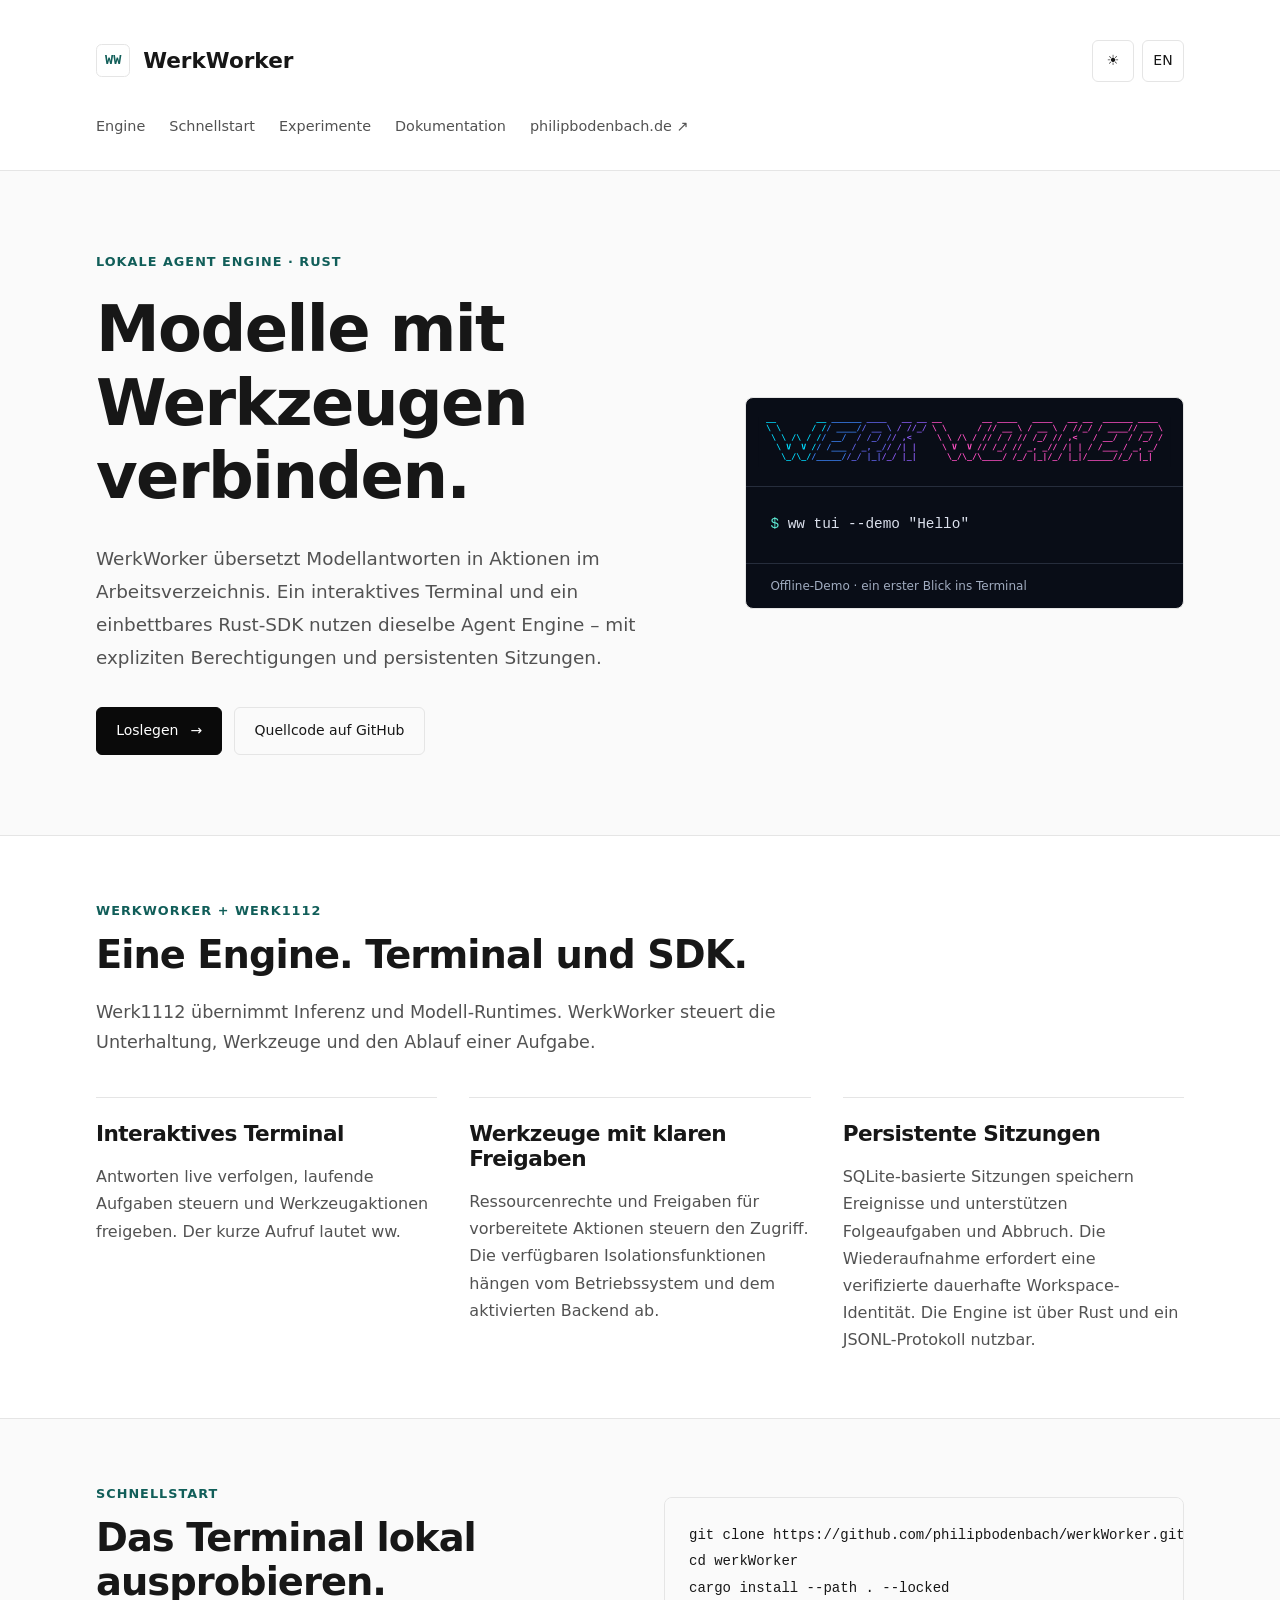
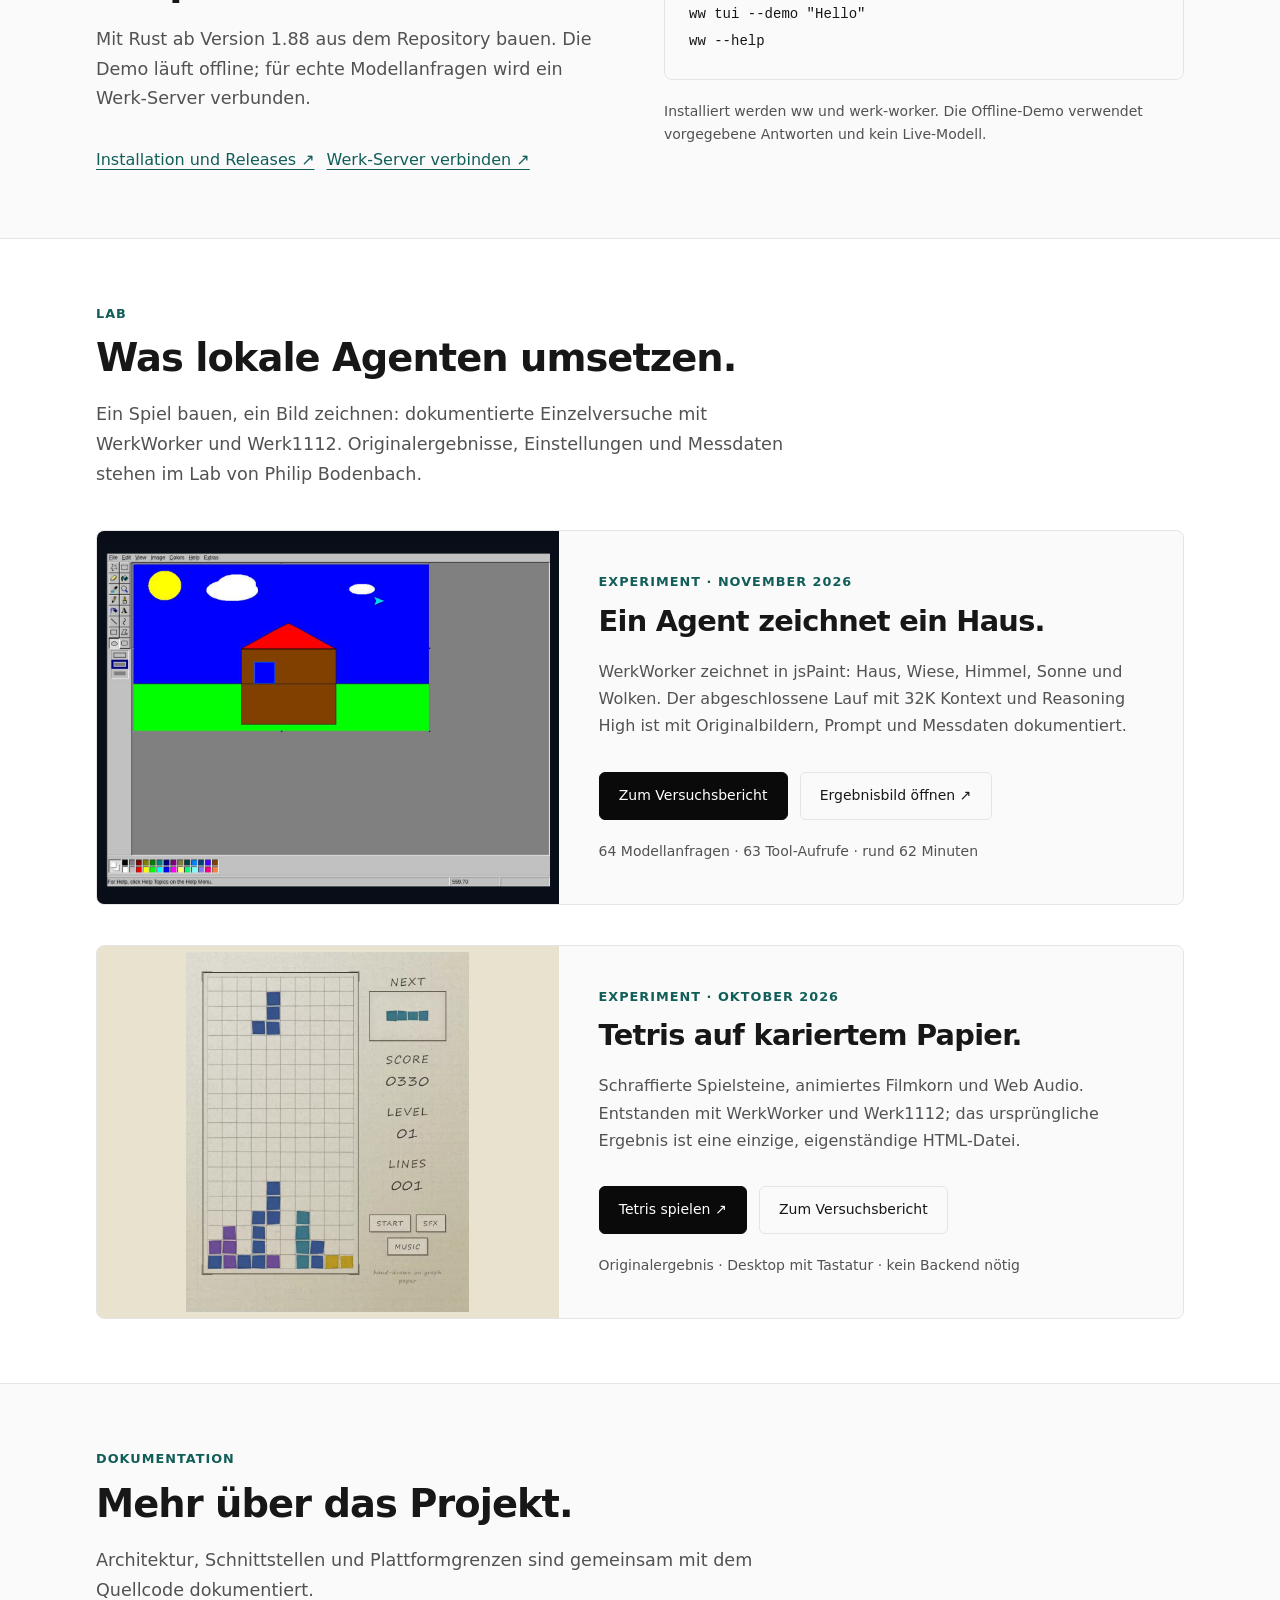
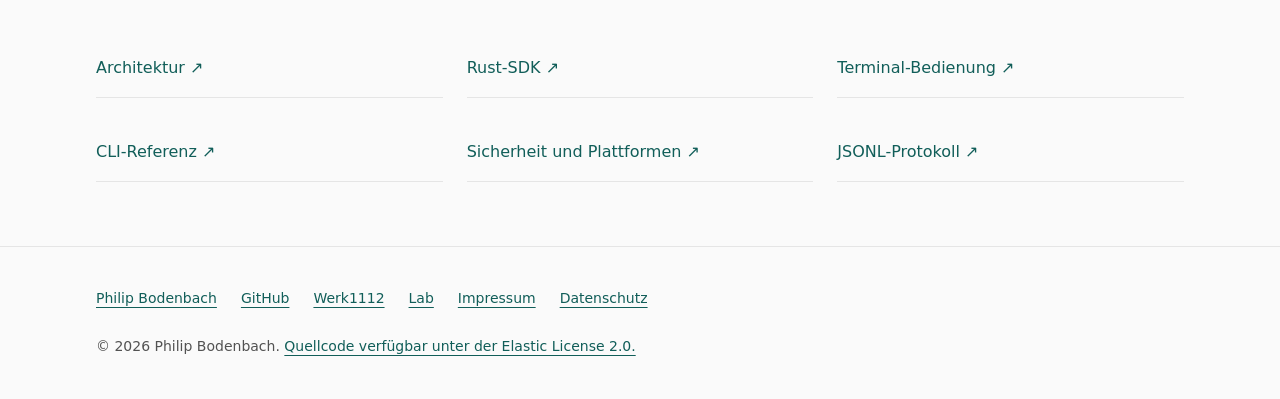
==== commit 60ef7c62: "fix(): documentation fix" ====
--- a/docs/de/index.html
+++ b/docs/de/index.html
@@ -48,7 +48,7 @@
     <div><p class="eyebrow">Lokale Agent Engine · Rust</p><h1>Modelle mit Werkzeugen verbinden.</h1><p class="lead">WerkWorker übersetzt Modellantworten in Aktionen im Arbeitsverzeichnis. Ein interaktives Terminal und ein einbettbares Rust-SDK nutzen dieselbe Agent Engine – mit expliziten Berechtigungen und persistenten Sitzungen.</p><div class="actions"><a class="button primary" href="#quick-start">Loslegen <span aria-hidden="true">→</span></a><a class="button" href="https://github.com/philipbodenbach/werkWorker">Quellcode auf GitHub</a></div></div>
     <div class="terminal"><img src="../assets/werkworker-banner.svg" width="880" height="124" alt="WerkWorker"><pre><code><span style="color:#5eead4">$</span> ww tui --demo "Hello"</code></pre><p class="terminal-label">Offline-Demo · ein erster Blick ins Terminal</p></div>
   </section>
-  <section class="section panel" id="engine"><div class="container"><p class="eyebrow">WerkWorker + Werk1112</p><h2>Eine Engine. Terminal und SDK.</h2><p class="section-intro">Werk1112 übernimmt Inferenz und Modell-Runtimes. WerkWorker steuert die Unterhaltung, Werkzeuge und den Ablauf einer Aufgabe.</p><div class="features"><article><h3>Interaktives Terminal</h3><p>Antworten live verfolgen, laufende Aufgaben steuern und Werkzeugaktionen freigeben. Der kurze Aufruf lautet ww.</p></article><article><h3>Werkzeuge mit klaren Freigaben</h3><p>Ressourcenrechte und Freigaben für vorbereitete Aktionen steuern den Zugriff. Die Isolation von Datei- und Prozesszugriffen benötigt derzeit Linux.</p></article><article><h3>Persistente Sitzungen</h3><p>SQLite-basierte Sitzungen speichern Ereignisse und unterstützen Folgeaufgaben, Abbruch und Wiederaufnahme. Die Engine ist über Rust und ein JSONL-Protokoll nutzbar.</p></article></div></div></section>
+  <section class="section panel" id="engine"><div class="container"><p class="eyebrow">WerkWorker + Werk1112</p><h2>Eine Engine. Terminal und SDK.</h2><p class="section-intro">Werk1112 übernimmt Inferenz und Modell-Runtimes. WerkWorker steuert die Unterhaltung, Werkzeuge und den Ablauf einer Aufgabe.</p><div class="features"><article><h3>Interaktives Terminal</h3><p>Antworten live verfolgen, laufende Aufgaben steuern und Werkzeugaktionen freigeben. Der kurze Aufruf lautet ww.</p></article><article><h3>Werkzeuge mit klaren Freigaben</h3><p>Ressourcenrechte und Freigaben für vorbereitete Aktionen steuern den Zugriff. Die verfügbaren Isolationsfunktionen hängen vom Betriebssystem und dem aktivierten Backend ab.</p></article><article><h3>Persistente Sitzungen</h3><p>SQLite-basierte Sitzungen speichern Ereignisse und unterstützen Folgeaufgaben und Abbruch. Die Wiederaufnahme erfordert eine verifizierte dauerhafte Workspace-Identität. Die Engine ist über Rust und ein JSONL-Protokoll nutzbar.</p></article></div></div></section>
   <section class="section" id="quick-start"><div class="container split"><div><p class="eyebrow">Schnellstart</p><h2>Das Terminal lokal ausprobieren.</h2><p class="section-intro">Mit Rust ab Version 1.88 aus dem Repository bauen. Die Demo läuft offline; für echte Modellanfragen wird ein Werk-Server verbunden.</p><div class="actions"><a href="https://github.com/philipbodenbach/werkWorker/blob/main/docs/releases.md">Installation und Releases ↗</a><a href="https://github.com/philipbodenbach/werkWorker#install-and-try">Werk-Server verbinden ↗</a></div></div><div><pre class="code"><code>git clone https://github.com/philipbodenbach/werkWorker.git
 cd werkWorker
 cargo install --path . --locked
